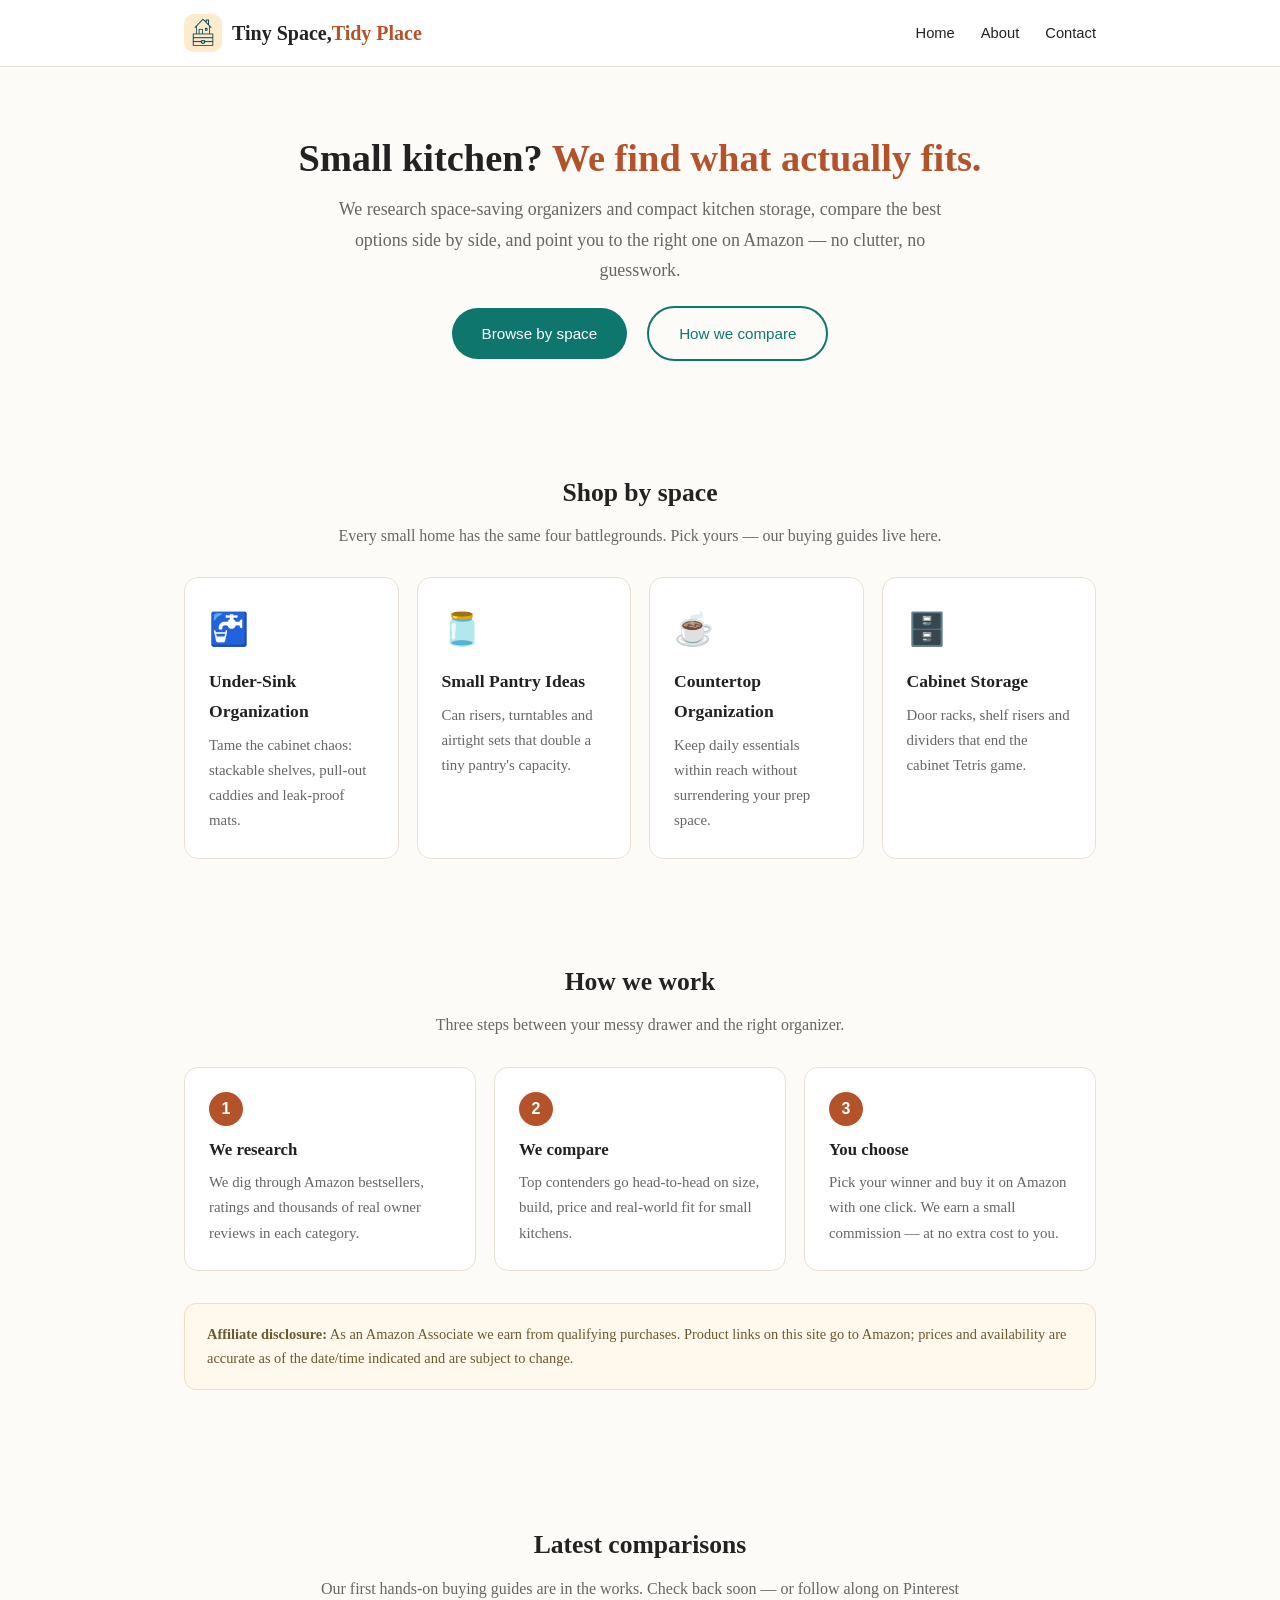
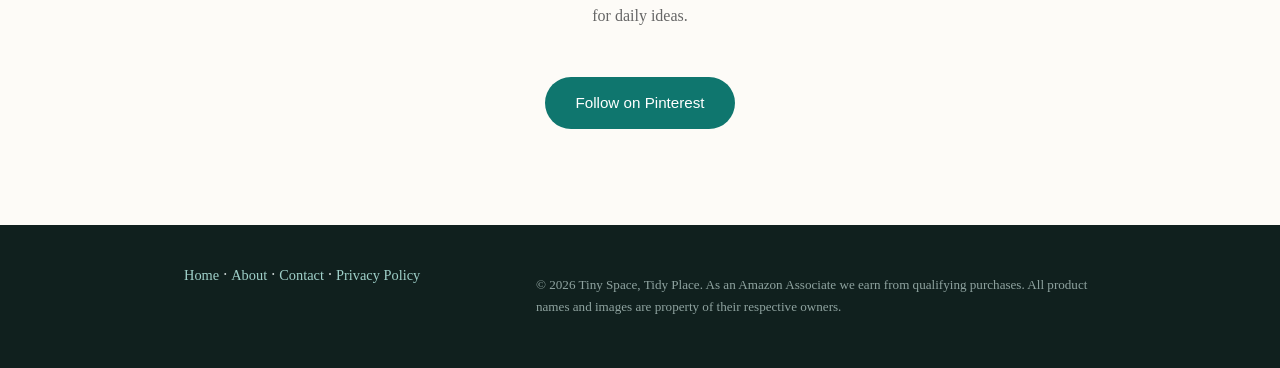
==== index.html @ 17ab2538 "Tiny Space, Tidy Place v2 — full comparison website (logo, 4 category hubs, about, contact, privacy," ====
<!DOCTYPE html>
<html lang="en">
<head>
<meta charset="utf-8">
<meta name="viewport" content="width=device-width, initial-scale=1">
<title>Tiny Space, Tidy Place — Small-home organization, done beautifully</title>
<meta name="description" content="Space-saving organizers and compact kitchen storage, compared honestly so your small home works harder.">
<link rel="stylesheet" href="styles.css">
<link rel="icon" href="[data-uri]">
</head>
<body>
<header class="site-header">
  <div class="wrap">
    <a class="brand" href="index.html"><span class="logo-mark" role="img" aria-label="Tiny Space, Tidy Place logo"></span>Tiny Space, <span>Tidy Place</span></a>
    <nav class="main">
      <a href="index.html">Home</a>
      <a href="about.html">About</a>
      <a href="contact.html">Contact</a>
    </nav>
  </div>
</header>

<section class="hero">
  <div class="wrap">
    <h1>Small kitchen? <em>We find what actually fits.</em></h1>
    <p class="lead">We research space-saving organizers and compact kitchen storage, compare the best options side by side, and point you to the right one on Amazon — no clutter, no guesswork.</p>
    <a class="btn" href="#spaces">Browse by space</a>
    <a class="btn ghost" href="about.html">How we compare</a>
  </div>
</section>

<section class="section" id="spaces">
  <div class="wrap">
    <h2>Shop by space</h2>
    <p class="sub">Every small home has the same four battlegrounds. Pick yours — our buying guides live here.</p>
    <div class="cards">
      <a class="card" href="under-sink-organization.html">
        <div class="icon">🚰</div>
        <h3>Under-Sink Organization</h3>
        <p>Tame the cabinet chaos: stackable shelves, pull-out caddies and leak-proof mats.</p>
      </a>
      <a class="card" href="small-pantry-ideas.html">
        <div class="icon">🫙</div>
        <h3>Small Pantry Ideas</h3>
        <p>Can risers, turntables and airtight sets that double a tiny pantry's capacity.</p>
      </a>
      <a class="card" href="countertop-organization.html">
        <div class="icon">☕</div>
        <h3>Countertop Organization</h3>
        <p>Keep daily essentials within reach without surrendering your prep space.</p>
      </a>
      <a class="card" href="kitchen-cabinet-storage.html">
        <div class="icon">🗄️</div>
        <h3>Cabinet Storage</h3>
        <p>Door racks, shelf risers and dividers that end the cabinet Tetris game.</p>
      </a>
    </div>
  </div>
</section>

<section class="section">
  <div class="wrap">
    <h2>How we work</h2>
    <p class="sub">Three steps between your messy drawer and the right organizer.</p>
    <div class="steps">
      <div class="step"><span class="n">1</span><h3>We research</h3><p>We dig through Amazon bestsellers, ratings and thousands of real owner reviews in each category.</p></div>
      <div class="step"><span class="n">2</span><h3>We compare</h3><p>Top contenders go head-to-head on size, build, price and real-world fit for small kitchens.</p></div>
      <div class="step"><span class="n">3</span><h3>You choose</h3><p>Pick your winner and buy it on Amazon with one click. We earn a small commission — at no extra cost to you.</p></div>
    </div>
    <div class="disclosure"><strong>Affiliate disclosure:</strong> As an Amazon Associate we earn from qualifying purchases. Product links on this site go to Amazon; prices and availability are accurate as of the date/time indicated and are subject to change.</div>
  </div>
</section>

<section class="section">
  <div class="wrap">
    <h2>Latest comparisons</h2>
    <p class="sub">Our first hands-on buying guides are in the works. Check back soon — or follow along on Pinterest for daily ideas.</p>
    <div style="text-align:center"><a class="btn" href="https://www.pinterest.com/TinySpaceTidyPlace/">Follow on Pinterest</a></div>
  </div>
</section>

<footer class="site">
  <div class="wrap">
    <div>
      <a href="index.html">Home</a> · <a href="about.html">About</a> · <a href="contact.html">Contact</a> · <a href="privacy-policy.html">Privacy Policy</a>
    </div>
    <p>© 2026 Tiny Space, Tidy Place. As an Amazon Associate we earn from qualifying purchases. All product names and images are property of their respective owners.</p>
  </div>
</footer>
</body>
</html>
---- styles.css ----
/* Tiny Space, Tidy Place — shared styles */
:root{
  --cream:#FDFBF7; --ink:#222; --muted:#666;
  --teal:#0f766e; --teal-dark:#0b5f59;
  --terra:#b4532a; --line:#e8e0d2;
}
*{box-sizing:border-box}
body{font-family:Georgia,'Times New Roman',serif;margin:0;background:var(--cream);color:var(--ink);line-height:1.7}
.wrap{max-width:960px;margin:0 auto;padding:0 24px}
a{color:var(--teal)}
/* header */
.site-header{background:#fff;border-bottom:1px solid var(--line);position:sticky;top:0;z-index:10}
.site-header .wrap{display:flex;align-items:center;justify-content:space-between;padding:14px 24px}
.brand{font-size:1.25rem;font-weight:bold;color:var(--ink);text-decoration:none}
.brand span{color:var(--terra)}
nav.main a{margin-left:22px;text-decoration:none;color:var(--ink);font-family:Arial,Helvetica,sans-serif;font-size:.92rem}
nav.main a:hover{color:var(--teal)}
/* hero */
.hero{text-align:center;padding:64px 24px 48px}
.hero h1{font-size:2.4rem;margin:.2rem 0;line-height:1.25}
.hero h1 em{color:var(--terra);font-style:normal}
.hero p.lead{font-size:1.12rem;color:var(--muted);max-width:640px;margin:12px auto 0}
.btn{display:inline-block;margin:20px 8px 0;padding:13px 30px;border-radius:999px;background:var(--teal);color:#fff;text-decoration:none;font-family:Arial,Helvetica,sans-serif;font-size:.95rem}
.btn:hover{background:var(--teal-dark)}
.btn.ghost{background:transparent;color:var(--teal);border:2px solid var(--teal)}
/* sections */
.section{padding:40px 0}
.section h2{font-size:1.6rem;text-align:center;margin-bottom:8px}
.section p.sub{text-align:center;color:var(--muted);max-width:640px;margin:0 auto 28px}
.cards{display:grid;grid-template-columns:repeat(auto-fit,minmax(210px,1fr));gap:18px}
.card{background:#fff;border:1px solid var(--line);border-radius:14px;padding:24px;text-decoration:none;color:var(--ink);display:block}
.card:hover{border-color:var(--teal)}
.card .icon{font-size:2rem}
.card h3{margin:10px 0 6px;font-size:1.1rem}
.card p{margin:0;color:var(--muted);font-size:.93rem}
/* steps */
.steps{display:grid;grid-template-columns:repeat(auto-fit,minmax(220px,1fr));gap:18px;margin-top:8px}
.step{background:#fff;border:1px solid var(--line);border-radius:14px;padding:24px}
.step .n{display:inline-flex;width:34px;height:34px;border-radius:50%;background:var(--terra);color:#fff;align-items:center;justify-content:center;font-family:Arial;font-weight:bold}
.step h3{margin:10px 0 6px;font-size:1.05rem}
.step p{margin:0;color:var(--muted);font-size:.93rem}
/* disclosure */
.disclosure{background:#fff8ec;border:1px solid #f0dfb8;border-radius:12px;padding:18px 22px;font-size:.9rem;color:#6b5a2e;margin:32px 0}
/* footer */
footer.site{background:#10201e;color:#cfd8d6;margin-top:56px}
footer.site .wrap{padding:36px 24px;display:flex;flex-wrap:wrap;gap:24px;justify-content:space-between}
footer.site a{color:#9fd0c9;text-decoration:none;font-size:.9rem}
footer.site p{font-size:.82rem;color:#8fa3a0;max-width:560px}
/* article-ish */
.prose{max-width:720px;margin:0 auto;padding:40px 24px}
.prose h1{font-size:2rem;line-height:1.3}
.prose h2{font-size:1.35rem;margin-top:2rem}
.prose ul{padding-left:20px}
.note{background:#eef7f6;border-left:4px solid var(--teal);padding:14px 18px;border-radius:0 10px 10px 0;font-size:.95rem;margin:24px 0}
@media(max-width:640px){.hero h1{font-size:1.8rem}nav.main a{margin-left:12px}}
.brand{display:inline-flex;align-items:center}
.brand .logo-mark{display:inline-block;width:38px;height:38px;margin-right:10px;border-radius:10px;background:url([data-uri]) center/cover no-repeat;flex:none}
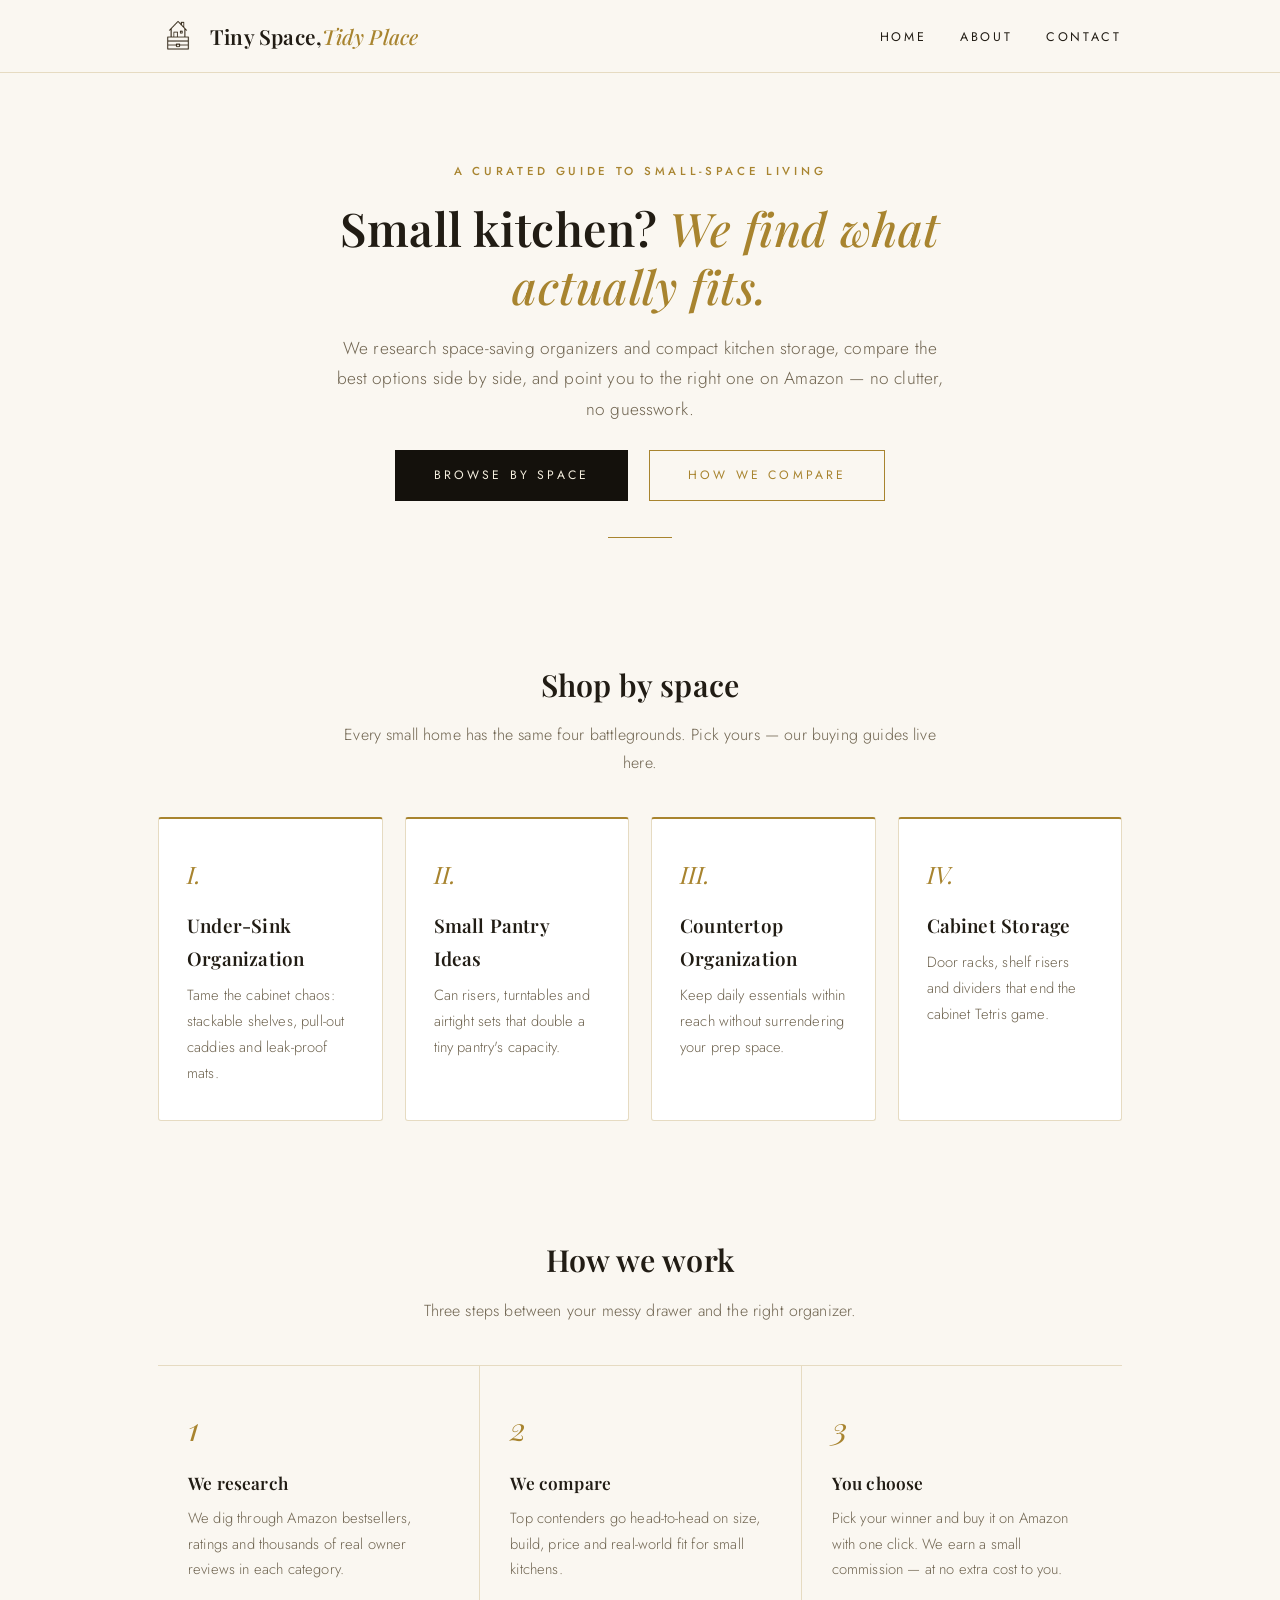
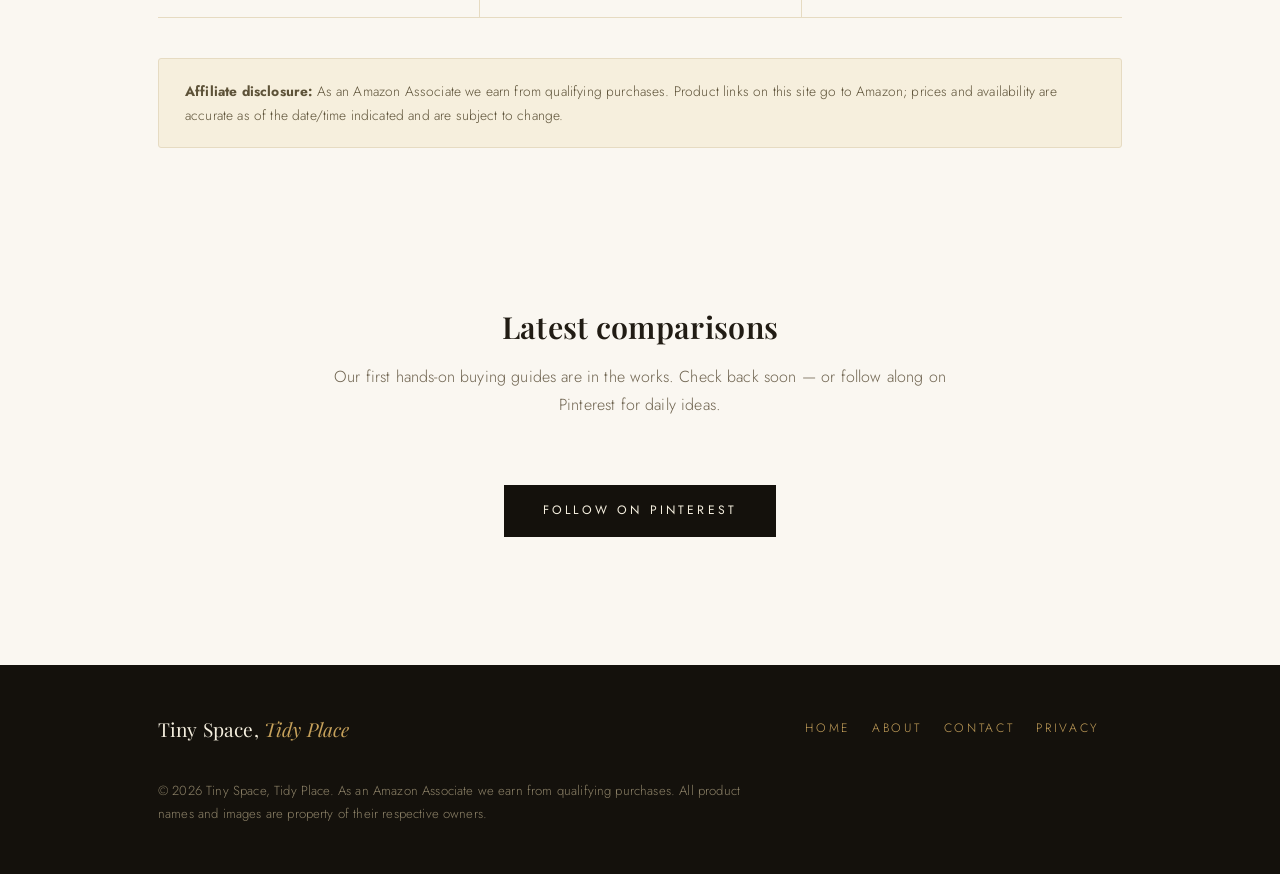
==== commit ff5661fe: "Luxury identity redesign — Playfair Display + Jost, ivory/charcoal/gold palette, bronze logo" ====
--- a/index.html
+++ b/index.html
@@ -3,10 +3,13 @@
 <head>
 <meta charset="utf-8">
 <meta name="viewport" content="width=device-width, initial-scale=1">
+<link rel="preconnect" href="https://fonts.googleapis.com">
+<link rel="preconnect" href="https://fonts.gstatic.com" crossorigin>
+<link href="https://fonts.googleapis.com/css2?family=Playfair+Display:ital,wght@0,500;0,600;0,700;1,500;1,600&family=Jost:wght@300;400;500&display=swap" rel="stylesheet">
 <title>Tiny Space, Tidy Place — Small-home organization, done beautifully</title>
 <meta name="description" content="Space-saving organizers and compact kitchen storage, compared honestly so your small home works harder.">
 <link rel="stylesheet" href="styles.css">
-<link rel="icon" href="[data-uri]">
+<link rel="icon" href="[data-uri]">
 </head>
 <body>
 <header class="site-header">
@@ -22,6 +25,7 @@
 
 <section class="hero">
   <div class="wrap">
+    <p class="eyebrow">A curated guide to small-space living</p>
     <h1>Small kitchen? <em>We find what actually fits.</em></h1>
     <p class="lead">We research space-saving organizers and compact kitchen storage, compare the best options side by side, and point you to the right one on Amazon — no clutter, no guesswork.</p>
     <a class="btn" href="#spaces">Browse by space</a>
@@ -35,22 +39,22 @@
     <p class="sub">Every small home has the same four battlegrounds. Pick yours — our buying guides live here.</p>
     <div class="cards">
       <a class="card" href="under-sink-organization.html">
-        <div class="icon">🚰</div>
+        <div class="numeral">I.</div>
         <h3>Under-Sink Organization</h3>
         <p>Tame the cabinet chaos: stackable shelves, pull-out caddies and leak-proof mats.</p>
       </a>
       <a class="card" href="small-pantry-ideas.html">
-        <div class="icon">🫙</div>
+        <div class="numeral">II.</div>
         <h3>Small Pantry Ideas</h3>
         <p>Can risers, turntables and airtight sets that double a tiny pantry's capacity.</p>
       </a>
       <a class="card" href="countertop-organization.html">
-        <div class="icon">☕</div>
+        <div class="numeral">III.</div>
         <h3>Countertop Organization</h3>
         <p>Keep daily essentials within reach without surrendering your prep space.</p>
       </a>
       <a class="card" href="kitchen-cabinet-storage.html">
-        <div class="icon">🗄️</div>
+        <div class="numeral">IV.</div>
         <h3>Cabinet Storage</h3>
         <p>Door racks, shelf risers and dividers that end the cabinet Tetris game.</p>
       </a>
@@ -81,9 +85,10 @@
 
 <footer class="site">
   <div class="wrap">
-    <div>
-      <a href="index.html">Home</a> · <a href="about.html">About</a> · <a href="contact.html">Contact</a> · <a href="privacy-policy.html">Privacy Policy</a>
-    </div>
+    <div class="fbrand">Tiny Space, <span>Tidy Place</span></div>
+    <nav>
+      <a href="index.html">Home</a><a href="about.html">About</a><a href="contact.html">Contact</a><a href="privacy-policy.html">Privacy</a>
+    </nav>
     <p>© 2026 Tiny Space, Tidy Place. As an Amazon Associate we earn from qualifying purchases. All product names and images are property of their respective owners.</p>
   </div>
 </footer>
--- a/styles.css
+++ b/styles.css
@@ -1,57 +1,69 @@
-/* Tiny Space, Tidy Place — shared styles */
+/* Tiny Space, Tidy Place — luxury identity */
 :root{
-  --cream:#FDFBF7; --ink:#222; --muted:#666;
-  --teal:#0f766e; --teal-dark:#0b5f59;
-  --terra:#b4532a; --line:#e8e0d2;
+  --ivory:#FAF7F1; --paper:#FFFFFF;
+  --ink:#211C14; --muted:#6F6450;
+  --gold:#A8842F; --gold-bright:#C6A15B;
+  --charcoal:#14110C; --line:#E6DBC2; --line-soft:#F0E8D4;
 }
 *{box-sizing:border-box}
-body{font-family:Georgia,'Times New Roman',serif;margin:0;background:var(--cream);color:var(--ink);line-height:1.7}
-.wrap{max-width:960px;margin:0 auto;padding:0 24px}
-a{color:var(--teal)}
+body{font-family:'Jost','Avenir Next','Segoe UI',Arial,sans-serif;margin:0;background:var(--ivory);color:var(--ink);line-height:1.75;font-weight:300;letter-spacing:.01em}
+.wrap{max-width:1020px;margin:0 auto;padding:0 28px}
+a{color:var(--gold)}
+h1,h2,h3,.brand{font-family:'Playfair Display',Georgia,'Times New Roman',serif;font-weight:600;letter-spacing:.01em}
+::selection{background:var(--gold-bright);color:#fff}
+/* eyebrow label */
+.eyebrow{font-family:'Jost',Arial,sans-serif;font-size:.72rem;letter-spacing:.32em;text-transform:uppercase;color:var(--gold);font-weight:500;margin:0 0 18px}
 /* header */
-.site-header{background:#fff;border-bottom:1px solid var(--line);position:sticky;top:0;z-index:10}
-.site-header .wrap{display:flex;align-items:center;justify-content:space-between;padding:14px 24px}
-.brand{font-size:1.25rem;font-weight:bold;color:var(--ink);text-decoration:none}
-.brand span{color:var(--terra)}
-nav.main a{margin-left:22px;text-decoration:none;color:var(--ink);font-family:Arial,Helvetica,sans-serif;font-size:.92rem}
-nav.main a:hover{color:var(--teal)}
+.site-header{background:var(--ivory);border-bottom:1px solid var(--line);position:sticky;top:0;z-index:10}
+.site-header .wrap{display:flex;align-items:center;justify-content:space-between;padding:16px 28px}
+.brand{display:inline-flex;align-items:center;text-decoration:none;color:var(--ink);font-size:1.3rem}
+.brand .logo-mark{display:inline-block;width:40px;height:40px;margin-right:12px;background:url([data-uri]) center/contain no-repeat;flex:none}
+.brand span{color:var(--gold);font-style:italic;font-weight:500}
+nav.main a{margin-left:28px;text-decoration:none;color:var(--ink);font-size:.78rem;letter-spacing:.22em;text-transform:uppercase;font-weight:400}
+nav.main a:hover{color:var(--gold)}
 /* hero */
-.hero{text-align:center;padding:64px 24px 48px}
-.hero h1{font-size:2.4rem;margin:.2rem 0;line-height:1.25}
-.hero h1 em{color:var(--terra);font-style:normal}
-.hero p.lead{font-size:1.12rem;color:var(--muted);max-width:640px;margin:12px auto 0}
-.btn{display:inline-block;margin:20px 8px 0;padding:13px 30px;border-radius:999px;background:var(--teal);color:#fff;text-decoration:none;font-family:Arial,Helvetica,sans-serif;font-size:.95rem}
-.btn:hover{background:var(--teal-dark)}
-.btn.ghost{background:transparent;color:var(--teal);border:2px solid var(--teal)}
+.hero{text-align:center;padding:88px 28px 64px;position:relative}
+.hero::after{content:"";display:block;width:64px;height:1px;background:var(--gold);margin:36px auto 0}
+.hero h1{font-size:2.9rem;margin:.2rem auto;line-height:1.25;max-width:760px;font-weight:600}
+.hero h1 em{color:var(--gold);font-style:italic;font-weight:500}
+.hero p.lead{font-size:1.08rem;color:var(--muted);max-width:620px;margin:18px auto 0;font-weight:300}
+/* buttons */
+.btn{display:inline-block;margin:26px 8px 0;padding:14px 38px;background:var(--charcoal);color:#F5EFDF;text-decoration:none;font-size:.76rem;letter-spacing:.26em;text-transform:uppercase;font-weight:400;border:1px solid var(--charcoal);transition:all .25s}
+.btn:hover{background:transparent;color:var(--charcoal)}
+.btn.ghost{background:transparent;color:var(--gold);border:1px solid var(--gold)}
+.btn.ghost:hover{background:var(--gold);color:#fff}
 /* sections */
-.section{padding:40px 0}
-.section h2{font-size:1.6rem;text-align:center;margin-bottom:8px}
-.section p.sub{text-align:center;color:var(--muted);max-width:640px;margin:0 auto 28px}
-.cards{display:grid;grid-template-columns:repeat(auto-fit,minmax(210px,1fr));gap:18px}
-.card{background:#fff;border:1px solid var(--line);border-radius:14px;padding:24px;text-decoration:none;color:var(--ink);display:block}
-.card:hover{border-color:var(--teal)}
-.card .icon{font-size:2rem}
-.card h3{margin:10px 0 6px;font-size:1.1rem}
-.card p{margin:0;color:var(--muted);font-size:.93rem}
+.section{padding:56px 0}
+.section h2{font-size:1.9rem;text-align:center;margin:0 0 10px;font-weight:600}
+.section p.sub{text-align:center;color:var(--muted);max-width:620px;margin:0 auto 40px;font-weight:300}
+/* cards */
+.cards{display:grid;grid-template-columns:repeat(auto-fit,minmax(215px,1fr));gap:22px}
+.card{background:var(--paper);border:1px solid var(--line);border-radius:3px;padding:34px 28px;text-decoration:none;color:var(--ink);display:block;border-top:2px solid var(--gold);transition:transform .25s,box-shadow .25s}
+.card:hover{transform:translateY(-3px);box-shadow:0 14px 34px rgba(33,28,20,.08)}
+.card .numeral{font-family:'Playfair Display',Georgia,serif;font-style:italic;font-size:1.5rem;color:var(--gold)}
+.card h3{margin:14px 0 8px;font-size:1.18rem;font-weight:600}
+.card p{margin:0;color:var(--muted);font-size:.92rem;font-weight:300}
 /* steps */
-.steps{display:grid;grid-template-columns:repeat(auto-fit,minmax(220px,1fr));gap:18px;margin-top:8px}
-.step{background:#fff;border:1px solid var(--line);border-radius:14px;padding:24px}
-.step .n{display:inline-flex;width:34px;height:34px;border-radius:50%;background:var(--terra);color:#fff;align-items:center;justify-content:center;font-family:Arial;font-weight:bold}
-.step h3{margin:10px 0 6px;font-size:1.05rem}
-.step p{margin:0;color:var(--muted);font-size:.93rem}
+.steps{display:grid;grid-template-columns:repeat(auto-fit,minmax(230px,1fr));gap:0;margin-top:8px;border-top:1px solid var(--line);border-bottom:1px solid var(--line)}
+.step{padding:34px 30px;border-left:1px solid var(--line)}
+.step:first-child{border-left:none}
+.step .n{font-family:'Playfair Display',Georgia,serif;font-style:italic;font-size:2rem;color:var(--gold)}
+.step h3{margin:12px 0 8px;font-size:1.08rem}
+.step p{margin:0;color:var(--muted);font-size:.92rem;font-weight:300}
 /* disclosure */
-.disclosure{background:#fff8ec;border:1px solid #f0dfb8;border-radius:12px;padding:18px 22px;font-size:.9rem;color:#6b5a2e;margin:32px 0}
+.disclosure{background:#F6EFDD;border:1px solid var(--line);border-radius:3px;padding:20px 26px;font-size:.86rem;color:#5d5238;margin:40px 0;font-weight:300}
 /* footer */
-footer.site{background:#10201e;color:#cfd8d6;margin-top:56px}
-footer.site .wrap{padding:36px 24px;display:flex;flex-wrap:wrap;gap:24px;justify-content:space-between}
-footer.site a{color:#9fd0c9;text-decoration:none;font-size:.9rem}
-footer.site p{font-size:.82rem;color:#8fa3a0;max-width:560px}
-/* article-ish */
-.prose{max-width:720px;margin:0 auto;padding:40px 24px}
-.prose h1{font-size:2rem;line-height:1.3}
-.prose h2{font-size:1.35rem;margin-top:2rem}
+footer.site{background:var(--charcoal);color:#B9AE97;margin-top:72px}
+footer.site .wrap{padding:48px 28px;display:flex;flex-wrap:wrap;gap:28px;justify-content:space-between;align-items:flex-start}
+footer.site .fbrand{font-family:'Playfair Display',Georgia,serif;font-size:1.2rem;color:#F5EFDF}
+footer.site .fbrand span{color:var(--gold-bright);font-style:italic}
+footer.site nav a{color:var(--gold-bright);text-decoration:none;font-size:.76rem;letter-spacing:.22em;text-transform:uppercase;margin-right:22px}
+footer.site p{font-size:.82rem;color:#8d8268;max-width:600px;font-weight:300;flex-basis:100%;margin:6px 0 0}
+/* article */
+.prose{max-width:740px;margin:0 auto;padding:56px 28px}
+.prose h1{font-size:2.2rem;line-height:1.3;margin-bottom:.4rem}
+.prose h2{font-size:1.4rem;margin-top:2.4rem;color:var(--ink)}
 .prose ul{padding-left:20px}
-.note{background:#eef7f6;border-left:4px solid var(--teal);padding:14px 18px;border-radius:0 10px 10px 0;font-size:.95rem;margin:24px 0}
-@media(max-width:640px){.hero h1{font-size:1.8rem}nav.main a{margin-left:12px}}
-.brand{display:inline-flex;align-items:center}
-.brand .logo-mark{display:inline-block;width:38px;height:38px;margin-right:10px;border-radius:10px;background:url([data-uri]) center/cover no-repeat;flex:none}
+.prose li{margin-bottom:.5rem}
+.note{background:#F6EFDD;border-left:2px solid var(--gold);padding:16px 22px;font-size:.94rem;margin:28px 0;color:#5d5238}
+@media(max-width:640px){.hero h1{font-size:2rem}.hero{padding:60px 24px 48px}nav.main a{margin-left:14px;letter-spacing:.12em}.step{border-left:none;border-top:1px solid var(--line)}.step:first-child{border-top:none}}
